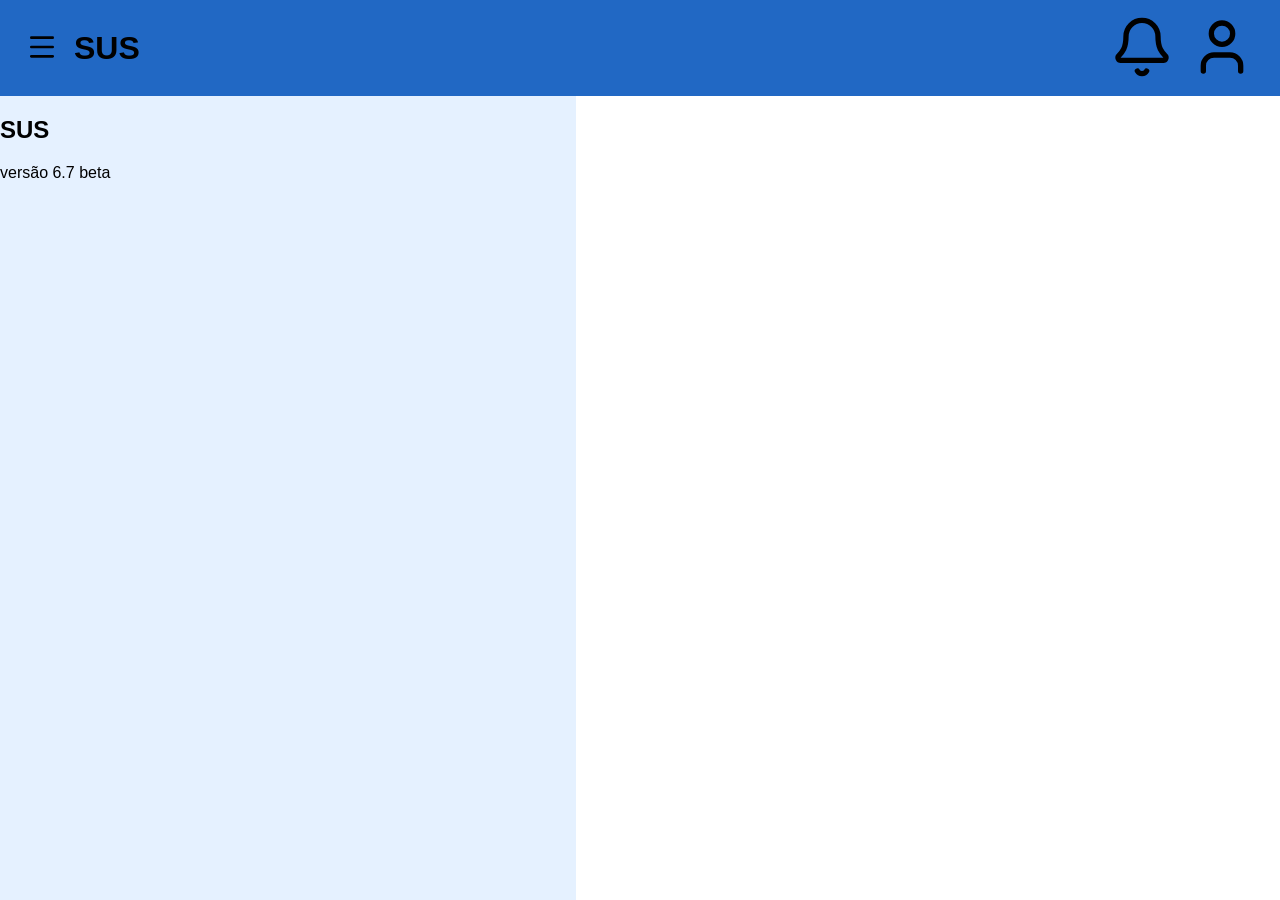
==== index.html @ 30e0df6d "criação dos arquivos bases (index,style e script) e criação do codigo básico do index e do style." ====
<!DOCTYPE html>
<html lang="pt-br">
<head>
    <meta charset="UTF-8">
    <meta name="viewport" content="width=device-width, initial-scale=1.0">
    <title>UPAs inteligente</title>
    <link rel="stylesheet" href="style.css">
</head>
<body>
    <header class="cabecalho">
        
        <div class="susPrincipal">
            <button class="menu-desktop">
                <img src="[data-uri]" alt="botão de barra lateral">
            </button>

            <h1>SUS</h1>

        </div>

        <div class="acoes">

            <button>
                <img src="[data-uri]" alt="botão de notificação">
            </button>

            <button>
                <img src="[data-uri]" alt="botão de usuario">
            </button>

        </div>
    </header>

    <aside class="asideBar">
        <h2>SUS</h2>
        <p>versão 6.7 beta</p>
    </aside>
</body>
</html>
---- style.css ----
body {
    margin: 0;
    font-family: Arial,Sans-serif;
}

.cabecalho {
    background-color: #2168c4;
    padding: 10px 20px;
    display: flex;
    justify-content: space-between;
    align-items: center;
    height: 6rem;
    box-sizing: border-box;
}

.acoes img {
    object-fit: contain;
    width: 4rem;
    height: 4rem;
}

.menu-desktop img {
    width: 2rem;
    height: 2rem;
    object-fit: contain;
}

.acoes button {
    background: transparent;
    border: none;
    cursor: pointer;
}

.menu-desktop {
    background:transparent;
    border: none;
    display: none;
}

.susPrincipal {
    display: flex;
    align-items: center;
    gap: 10px   ;
}

.susPrincipal h1 {
    margin: 0;
}

@media (min-width: 1024px) {
    .menu-desktop {
        display: block;
        cursor: pointer;
    }
}

.asideBar {
    position: fixed;
    top: 6rem;
    left: 0px;
    width: 45%;
    height: calc(100dvh - 6rem);
    background-color: #e5f1ff;
}
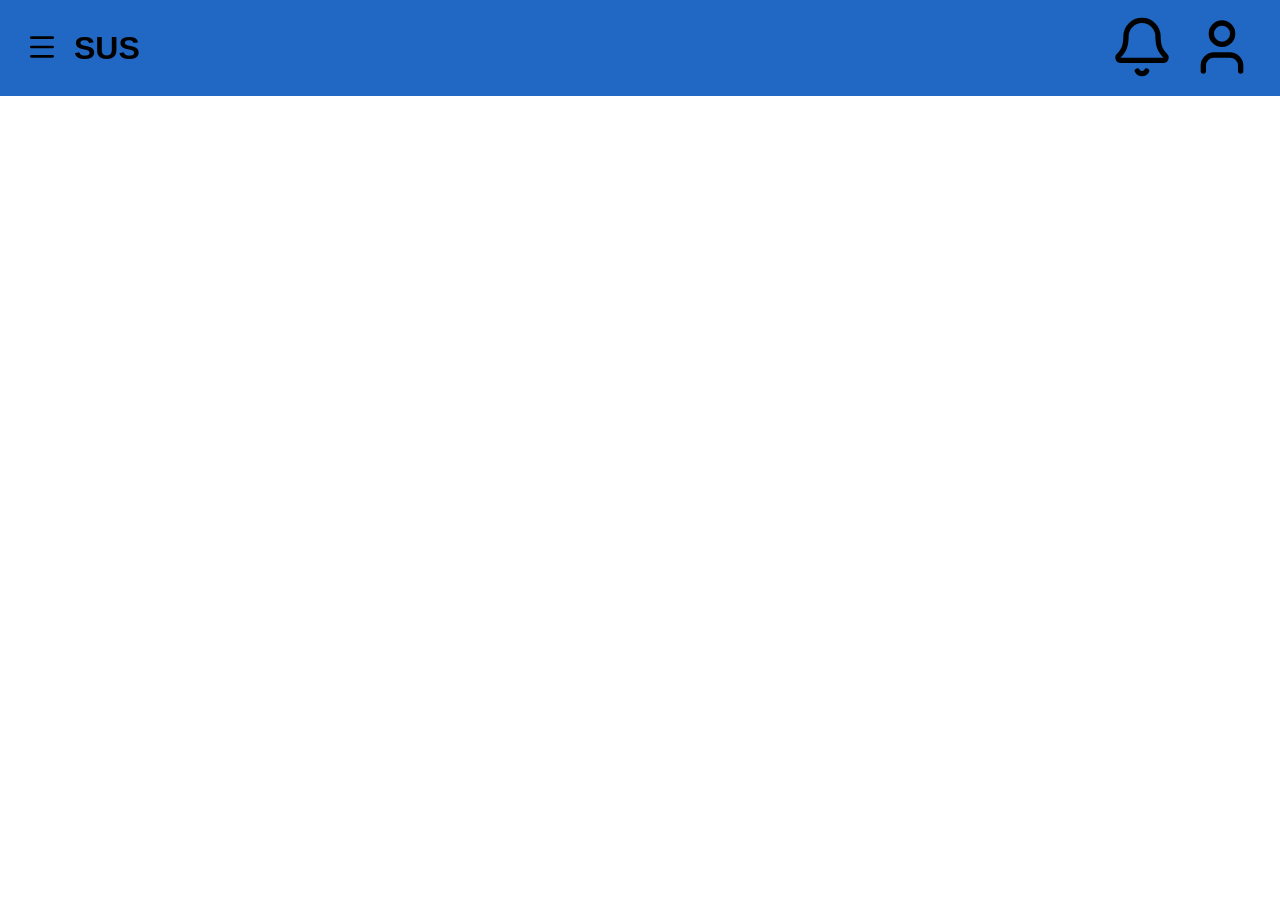
==== commit 31d8336a: "Criação da nova função de barra lateral" ====
--- a/index.html
+++ b/index.html
@@ -35,5 +35,7 @@
         <h2>SUS</h2>
         <p>versão 6.7 beta</p>
     </aside>
+
+    <script src="script.js"></script>
 </body>
 </html>
--- a/style.css
+++ b/style.css
@@ -61,4 +61,10 @@
     width: 45%;
     height: calc(100dvh - 6rem);
     background-color: #e5f1ff;
+    transform: translateX(-100%);
+    transition: transform 0.3s ease;
+}
+
+.asideBar.aberta {
+    transform: translateX(0%);
 }
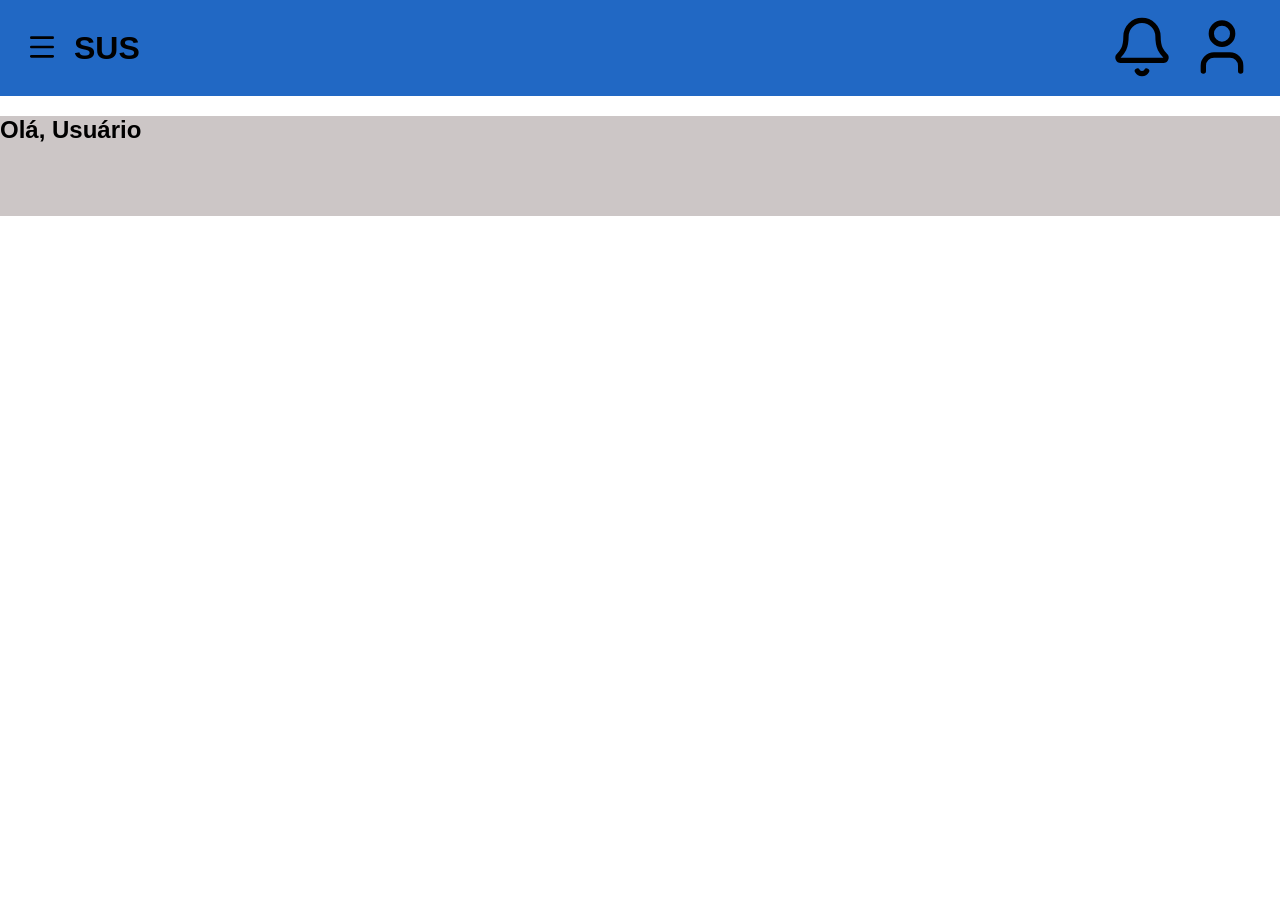
==== commit 3f52c662: "Adição de transições e mudanças pequenas no css" ====
--- a/index.html
+++ b/index.html
@@ -36,6 +36,10 @@
         <p>versão 6.7 beta</p>
     </aside>
 
+    <div class="saudacoes">
+        <h2>Olá, Usuário</h2>
+    </div>
+
     <script src="script.js"></script>
 </body>
 </html>
--- a/style.css
+++ b/style.css
@@ -65,6 +65,20 @@
     transition: transform 0.3s ease;
 }
 
+.asideBar h2 {
+    margin: 5px;
+}
+
+.asideBar p {
+    margin: 5px
+}
+
 .asideBar.aberta {
     transform: translateX(0%);
+}
+
+.saudacoes {
+    background-color: #CCC6C6;
+    top: 7rem;
+    height: 100px;
 }
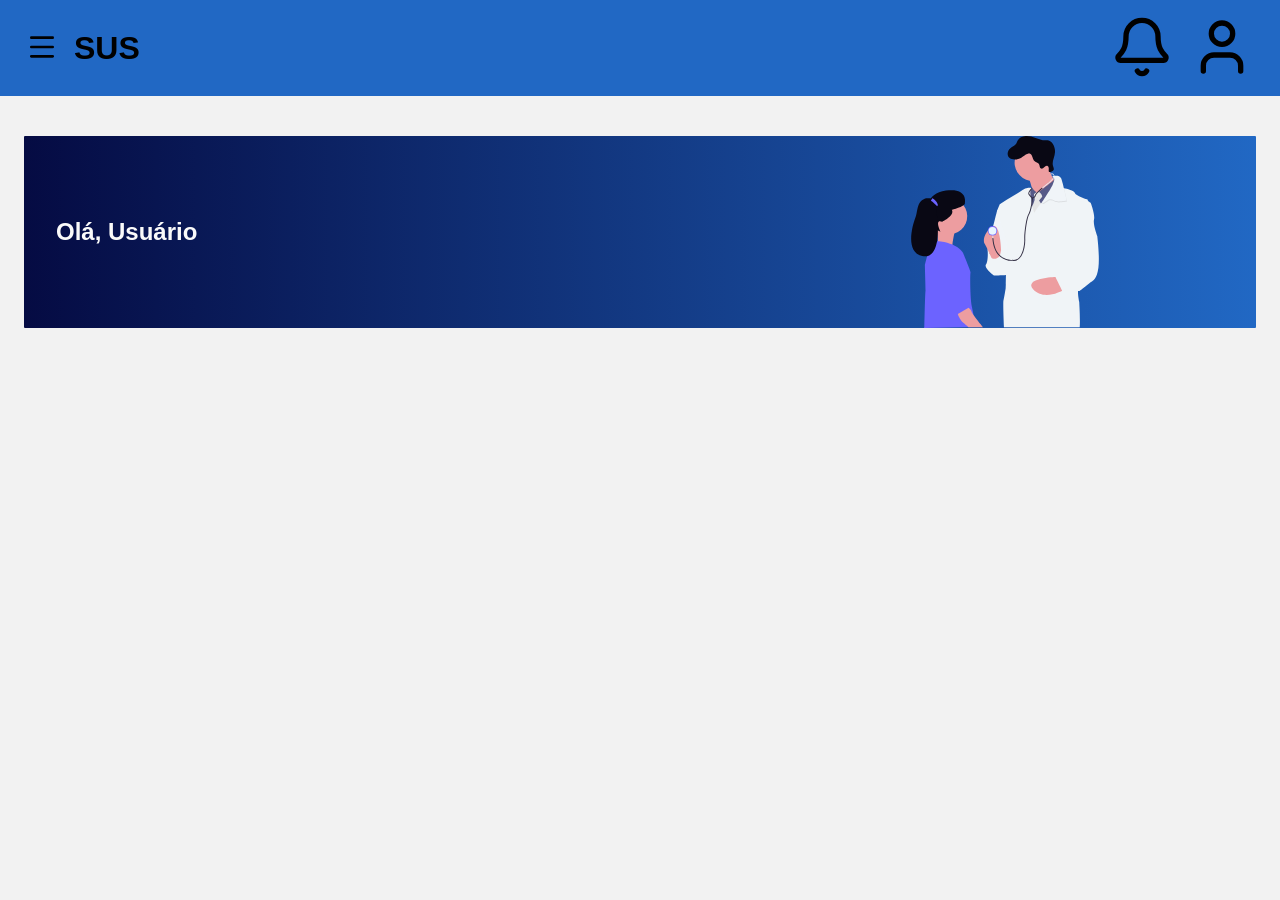
==== commit 4940c2ca: "melhoria no css" ====
--- a/index.html
+++ b/index.html
@@ -35,10 +35,13 @@
         <h2>SUS</h2>
         <p>versão 6.7 beta</p>
     </aside>
+    <main>
 
-    <div class="saudacoes">
-        <h2>Olá, Usuário</h2>
-    </div>
+        <div class="saudacoes">
+            <h2>Olá, <strong>Usuário</strong></h2>
+        </div>
+
+    </main>
 
     <script src="script.js"></script>
 </body>
--- a/style.css
+++ b/style.css
@@ -1,6 +1,7 @@
 body {
     margin: 0;
     font-family: Arial,Sans-serif;
+    background-color: #F2F2F2;
 }
 
 .cabecalho {
@@ -54,6 +55,19 @@
     }
 }
 
+@media (max-width: 767px) {
+    .saudacoes {
+        background-size: auto 65%, cover;
+        background-position: right bottom, center;
+        padding-left: 1rem;
+        margin: 1m;
+    }
+
+    .saudacoes h2 {
+        font-size: 1.2rem;
+    }
+}
+
 .asideBar {
     position: fixed;
     top: 6rem;
@@ -63,6 +77,7 @@
     background-color: #e5f1ff;
     transform: translateX(-100%);
     transition: transform 0.3s ease;
+    z-index: 10;
 }
 
 .asideBar h2 {
@@ -78,7 +93,25 @@
 }
 
 .saudacoes {
-    background-color: #CCC6C6;
-    top: 7rem;
+    background-color: #000B4A;
+    color: #FAFAFA;
     height: 100px;
+    position: relative;
+    overflow: hidden;
+    top: 1rem;
+    display: flex;
+    align-items: center;
+    justify-content: flex-start;
+    background-image: url("assets/pessoas.svg"),linear-gradient(to right, #050b43, #2168c4);
+    background-size: contain, cover;
+    background-position: 85% center, center;
+    background-repeat: no-repeat;
+    border-radius: 1px;
+    margin: 1.5rem;
+    min-height: 12rem;
+}
+
+.saudacoes h2 {
+    margin: 0;
+    padding-left: 2rem;
 }
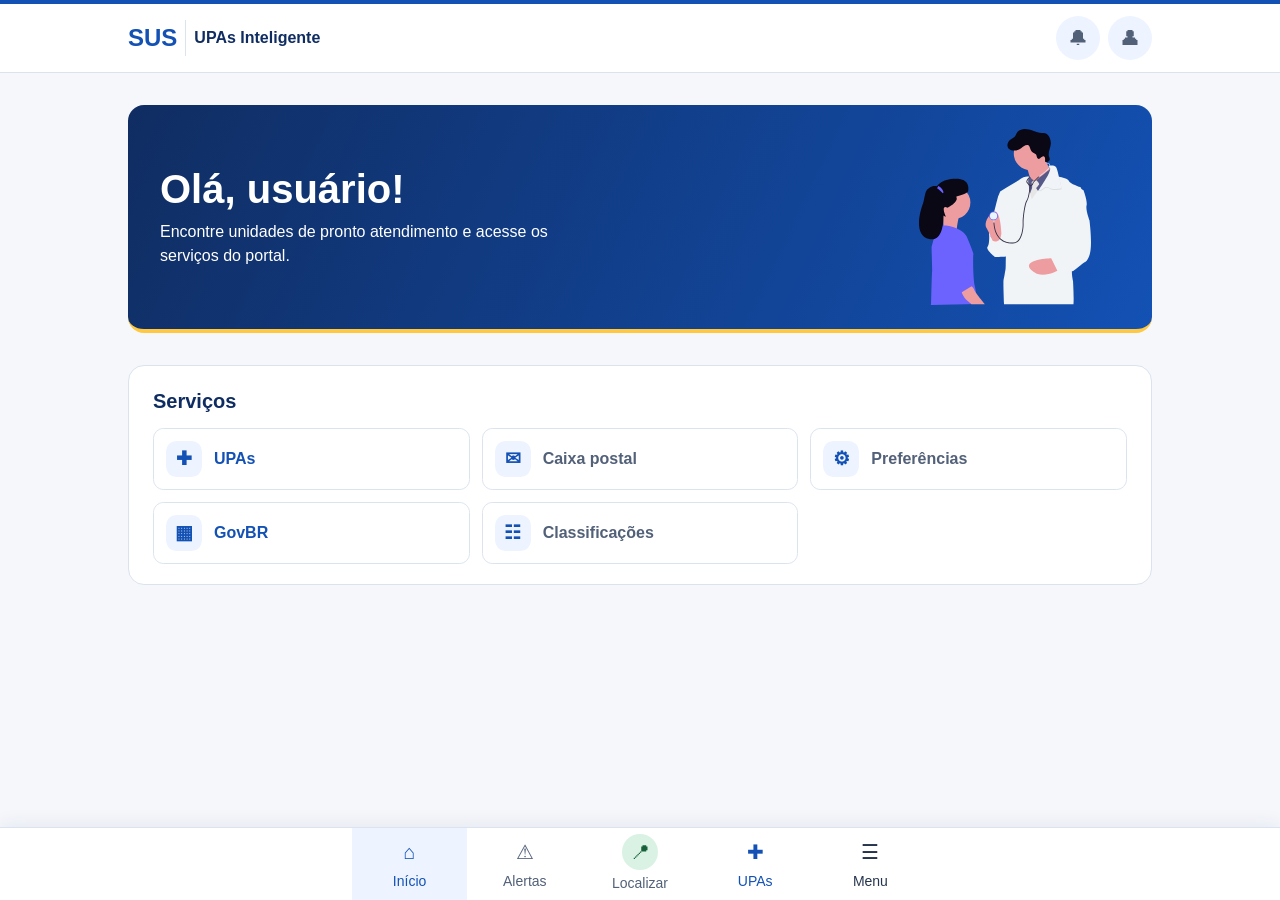
==== commit af986ee6: "Reformulação no css da página principal e adição de funções básicas, se necessário, olhar a document" ====
--- a/index.html
+++ b/index.html
@@ -1,48 +1,106 @@
-<!DOCTYPE html>
-<html lang="pt-br">
+﻿<!DOCTYPE html>
+<html lang="pt-BR">
 <head>
     <meta charset="UTF-8">
     <meta name="viewport" content="width=device-width, initial-scale=1.0">
-    <title>UPAs inteligente</title>
+    <title>UPAs Inteligente</title>
     <link rel="stylesheet" href="style.css">
+    <script src="script.js" defer></script>
 </head>
-<body>
+<body id="inicio">
     <header class="cabecalho">
-        
-        <div class="susPrincipal">
-            <button class="menu-desktop">
-                <img src="[data-uri]" alt="botão de barra lateral">
-            </button>
+        <div class="limite linha">
+            <a class="marca" href="#inicio">
+                <span class="marca-sus">SUS</span>
+                <span>UPAs Inteligente</span>
+            </a>
 
-            <h1>SUS</h1>
-
-        </div>
-
-        <div class="acoes">
-
-            <button>
-                <img src="[data-uri]" alt="botão de notificação">
-            </button>
-
-            <button>
-                <img src="[data-uri]" alt="botão de usuario">
-            </button>
-
+            <div class="acoes">
+                <button class="botao-icone" type="button" aria-label="Notificações" disabled>
+                    <span aria-hidden="true">🔔︎</span>
+                </button>
+                <button class="botao-icone" type="button" aria-label="Perfil" disabled>
+                    <span aria-hidden="true">👤︎</span>
+                </button>
+            </div>
         </div>
     </header>
 
-    <aside class="asideBar">
-        <h2>SUS</h2>
-        <p>versão 6.7 beta</p>
-    </aside>
-    <main>
+    <main class="limite">
+        <section class="saudacao" aria-labelledby="titulo">
+            <div>
+                <h1 id="titulo">Olá, usuário!</h1>
+                <p>Encontre unidades de pronto atendimento e acesse os serviços do portal.</p>
+            </div>
+            <img src="assets/pessoas.svg" alt="">
+        </section>
 
-        <div class="saudacoes">
-            <h2>Olá, <strong>Usuário</strong></h2>
-        </div>
-
+        <section class="servicos" aria-labelledby="titulo-servicos">
+            <h2 id="titulo-servicos">Serviços</h2>
+            
+            <ul class="lista">
+                <li>
+                    <a class="servico" href="sa-upas-nicolas/listagem-upas/listagem.html">
+                        <span class="icone" aria-hidden="true">✚</span> UPAs
+                    </a>
+                </li>
+                <li>
+                    <button class="servico" type="button" disabled>
+                        <span class="icone" aria-hidden="true">✉</span> Caixa postal
+                    </button>
+                </li>
+                <li>
+                    <button class="servico" type="button" disabled>
+                        <span class="icone" aria-hidden="true">⚙︎</span> Preferências
+                    </button>
+                </li>
+                <li>
+                    <a class="servico" href="https://www.gov.br/pt-br">
+                        <span class="icone" aria-hidden="true">▦</span> GovBR
+                    </a>
+                </li>
+                <li>
+                    <button class="servico" type="button" disabled>
+                        <span class="icone" aria-hidden="true">☷</span> Classificações
+                    </button>
+                </li>
+            </ul>
+        </section>
     </main>
 
-    <script src="script.js"></script>
+    <nav class="navegacao" aria-label="Navegação principal">
+        <div class="limite atalhos">
+            <a href="#inicio" aria-current="page">
+                <span class="simbolo" aria-hidden="true">⌂</span> Início
+            </a>
+            <button type="button" disabled>
+                <span class="simbolo" aria-hidden="true">⚠︎</span> Alertas
+            </button>
+            <button class="localizacao" type="button" disabled>
+                <span class="simbolo" aria-hidden="true">📍︎</span> Localizar
+            </button>
+            <a href="sa-upas-nicolas/listagem-upas/listagem.html">
+                <span class="simbolo" aria-hidden="true">✚</span> UPAs
+            </a>
+            <button id="abrir-menu" type="button" aria-haspopup="dialog" aria-controls="menu">
+                <span class="simbolo" aria-hidden="true">☰</span> Menu
+            </button>
+        </div>
+    </nav>
+
+    <dialog id="menu" class="menu" aria-labelledby="titulo-menu">
+        <div class="linha">
+            <h2 id="titulo-menu">SUS</h2>
+            <form method="dialog">
+                <button class="botao-icone" aria-label="Fechar menu" autofocus>×</button>
+            </form>
+        </div>
+        <p>Versão 6.7.6.7 beta</p>
+        <ul class="lista">
+            <li><button class="servico" type="button" disabled>Termos de uso e aviso de privacidade</button></li>
+            <li><button class="servico" type="button" disabled>Sair do aplicativo</button></li>
+            <li><button class="servico" type="button" disabled>Deslogar e sair</button></li>
+        </ul>
+    </dialog>
 </body>
-</html>+</html>
--- a/style.css
+++ b/style.css
@@ -1,117 +1,293 @@
+﻿:root {
+    --azul: #1351b4;
+    --azul-escuro: #102d62;
+    --azul-claro: #edf4ff;
+    --fundo: #f5f7fb;
+    --borda: #dbe3ee;
+    --texto: #26354d;
+}
+
+* {
+    box-sizing: border-box;
+}
+
 body {
     margin: 0;
-    font-family: Arial,Sans-serif;
-    background-color: #F2F2F2;
+    background: var(--fundo);
+    color: var(--texto);
+    font-family: Arial, sans-serif;
+    line-height: 1.5;
+    padding-bottom: calc(6rem + env(safe-area-inset-bottom));
+}
+
+h1, h2, p {
+    margin: 0;
+}
+
+a {
+    color: var(--azul);
+    text-decoration: none;
+}
+
+button {
+    color: inherit;
+    font: inherit;
+    cursor: pointer;
+}
+
+button:disabled {
+    color: #526078;
+    cursor: default;
+}
+
+:focus-visible {
+    outline: 3px solid #a66300;
+    outline-offset: 2px;
+}
+
+.limite {
+    width: min(calc(100% - 2rem), 64rem);
+    margin-inline: auto;
+}
+
+.linha {
+    display: flex;
+    align-items: center;
+    justify-content: space-between;
+    gap: .75rem;
 }
 
 .cabecalho {
-    background-color: #2168c4;
-    padding: 10px 20px;
+    background: white;
+    border-top: 4px solid var(--azul);
+    border-bottom: 1px solid var(--borda);
+}
+
+.cabecalho .linha {
+    min-height: 4.25rem;
+}
+
+.marca, .acoes {
     display: flex;
-    justify-content: space-between;
-    align-items: center;
-    height: 6rem;
-    box-sizing: border-box;
-}
-
-.acoes img {
+    align-items: center;
+    gap: .5rem;
+}
+
+.marca {
+    color: var(--azul-escuro);
+    font-weight: bold;
+}
+
+.marca-sus {
+    color: var(--azul);
+    font-size: 1.5rem;
+    border-right: 1px solid var(--borda);
+    padding-right: .5rem;
+}
+
+.botao-icone {
+    width: 2.75rem;
+    height: 2.75rem;
+    background: var(--azul-claro);
+    border: 0;
+    border-radius: 50%;
+    font-size: 1.25rem;
+    color: var(--azul);
+}
+
+/* Banner e lista de serviços */
+.saudacao {
+    display: grid;
+    grid-template-columns: minmax(0, 1fr) 24%;
+    align-items: center;
+    gap: .5rem;
+    margin-block: 1.25rem;
+    min-height: 9.5rem;
+    padding: 1.25rem;
+    border-radius: 1rem;
+    border-bottom: 4px solid #ffc83f;
+    background: linear-gradient(115deg, #102d62, #1351b4);
+    color: white;
+}
+
+.saudacao h1 {
+    font-size: clamp(1.5rem, 5vw, 2.5rem);
+    line-height: 1.15;
+}
+
+.saudacao p {
+    margin-top: .5rem;
+    max-width: 30ch;
+}
+
+.saudacao img {
+    width: 100%;
+    max-height: 11rem;
     object-fit: contain;
-    width: 4rem;
-    height: 4rem;
-}
-
-.menu-desktop img {
-    width: 2rem;
+}
+
+.servicos {
+    background: white;
+    border: 1px solid var(--borda);
+    border-radius: 1rem;
+    padding: .75rem 1rem;
+}
+
+h2 {
+    color: var(--azul-escuro);
+    font-size: 1.25rem;
+}
+
+.lista {
+    list-style: none;
+    margin: .5rem 0 0;
+    padding: 0;
+}
+
+.lista li + li {
+    border-top: 1px solid var(--borda);
+}
+
+.servico {
+    display: flex;
+    align-items: center;
+    gap: .75rem;
+    width: 100%;
+    min-height: 3.25rem;
+    padding: .45rem .25rem;
+    border: 0;
+    background: white;
+    text-align: left;
+    font-weight: bold;
+}
+
+.icone {
+    display: grid;
+    place-items: center;
+    flex: 0 0 2.25rem;
+    height: 2.25rem;
+    border-radius: .65rem;
+    background: var(--azul-claro);
+    color: var(--azul);
+    font-size: 1.2rem;
+}
+
+a.servico:hover, button.botao-icone:enabled:hover {
+    background: var(--azul-claro);
+}
+
+/* Navegação inferior */
+.navegacao {
+    position: fixed;
+    inset: auto 0 0;
+    padding-bottom: env(safe-area-inset-bottom);
+    background: white;
+    border-top: 1px solid var(--borda);
+    box-shadow: 0 -4px 16px #102d6210;
+}
+
+.atalhos {
+    width: min(100%, 36rem);
+    display: grid;
+    grid-template-columns: repeat(5, 1fr);
+}
+
+.atalhos a, .atalhos button {
+    display: grid;
+    justify-items: center;
+    align-content: center;
+    gap: .15rem;
+    min-height: 4.5rem;
+    padding: .25rem 0;
+    border: 0;
+    background: white;
+    font-size: .875rem;
+}
+
+.atalhos [aria-current], .atalhos a:hover, .atalhos button:enabled:hover {
+    background: var(--azul-claro);
+    color: var(--azul);
+}
+
+.simbolo {
+    display: grid;
+    place-items: center;
     height: 2rem;
-    object-fit: contain;
-}
-
-.acoes button {
-    background: transparent;
-    border: none;
-    cursor: pointer;
-}
-
-.menu-desktop {
-    background:transparent;
-    border: none;
-    display: none;
-}
-
-.susPrincipal {
-    display: flex;
-    align-items: center;
-    gap: 10px   ;
-}
-
-.susPrincipal h1 {
+    font-size: 1.25rem;
+    line-height: 1;
+}
+
+.localizacao .simbolo {
+    width: 2.25rem;
+    height: 2.25rem;
+    border-radius: 50%;
+    background: #d9f2e3;
+    color: #17613a;
+}
+
+/* O diálogo nativo escurece o fundo e mantém o foco dentro do menu. */
+.menu {
+    position: fixed;
+    inset: 0 auto 0 0;
+    width: min(85%, 22rem);
+    max-height: none;
+    height: 100%;
     margin: 0;
-}
-
-@media (min-width: 1024px) {
-    .menu-desktop {
-        display: block;
-        cursor: pointer;
-    }
-}
-
-@media (max-width: 767px) {
-    .saudacoes {
-        background-size: auto 65%, cover;
-        background-position: right bottom, center;
-        padding-left: 1rem;
-        margin: 1m;
-    }
-
-    .saudacoes h2 {
-        font-size: 1.2rem;
-    }
-}
-
-.asideBar {
-    position: fixed;
-    top: 6rem;
-    left: 0px;
-    width: 45%;
-    height: calc(100dvh - 6rem);
-    background-color: #e5f1ff;
-    transform: translateX(-100%);
-    transition: transform 0.3s ease;
-    z-index: 10;
-}
-
-.asideBar h2 {
-    margin: 5px;
-}
-
-.asideBar p {
-    margin: 5px
-}
-
-.asideBar.aberta {
-    transform: translateX(0%);
-}
-
-.saudacoes {
-    background-color: #000B4A;
-    color: #FAFAFA;
-    height: 100px;
-    position: relative;
-    overflow: hidden;
-    top: 1rem;
-    display: flex;
-    align-items: center;
-    justify-content: flex-start;
-    background-image: url("assets/pessoas.svg"),linear-gradient(to right, #050b43, #2168c4);
-    background-size: contain, cover;
-    background-position: 85% center, center;
-    background-repeat: no-repeat;
-    border-radius: 1px;
-    margin: 1.5rem;
-    min-height: 12rem;
-}
-
-.saudacoes h2 {
-    margin: 0;
-    padding-left: 2rem;
-}+    padding: 1.25rem;
+    border: 0;
+    border-radius: 0 1rem 1rem 0;
+    color: var(--texto);
+}
+
+.menu::backdrop {
+    background: #10243a88;
+}
+
+.menu h2 {
+    color: var(--azul);
+    font-size: 1.75rem;
+}
+
+.menu p {
+    margin-block: .5rem 1rem;
+    color: #526078;
+}
+
+.menu .lista {
+    border-top: 1px solid var(--borda);
+}
+
+/* Em telas maiores, os serviços ficam lado a lado. */
+@media (min-width: 48rem) {
+    .saudacao {
+        min-height: 13rem;
+        margin-block: 2rem;
+        padding: 1.5rem 2rem;
+    }
+
+    .saudacao p {
+        max-width: 44ch;
+    }
+
+    .servicos {
+        padding: 1.25rem 1.5rem;
+    }
+
+    .servicos .lista {
+        display: grid;
+        grid-template-columns: repeat(3, 1fr);
+        gap: .75rem;
+        margin-top: .75rem;
+    }
+
+    .servicos .lista li {
+        border: 1px solid var(--borda);
+        border-radius: .65rem;
+    }
+
+    .servicos .servico {
+        min-height: 3.75rem;
+        padding: .5rem .75rem;
+        border-radius: .65rem;
+    }
+}
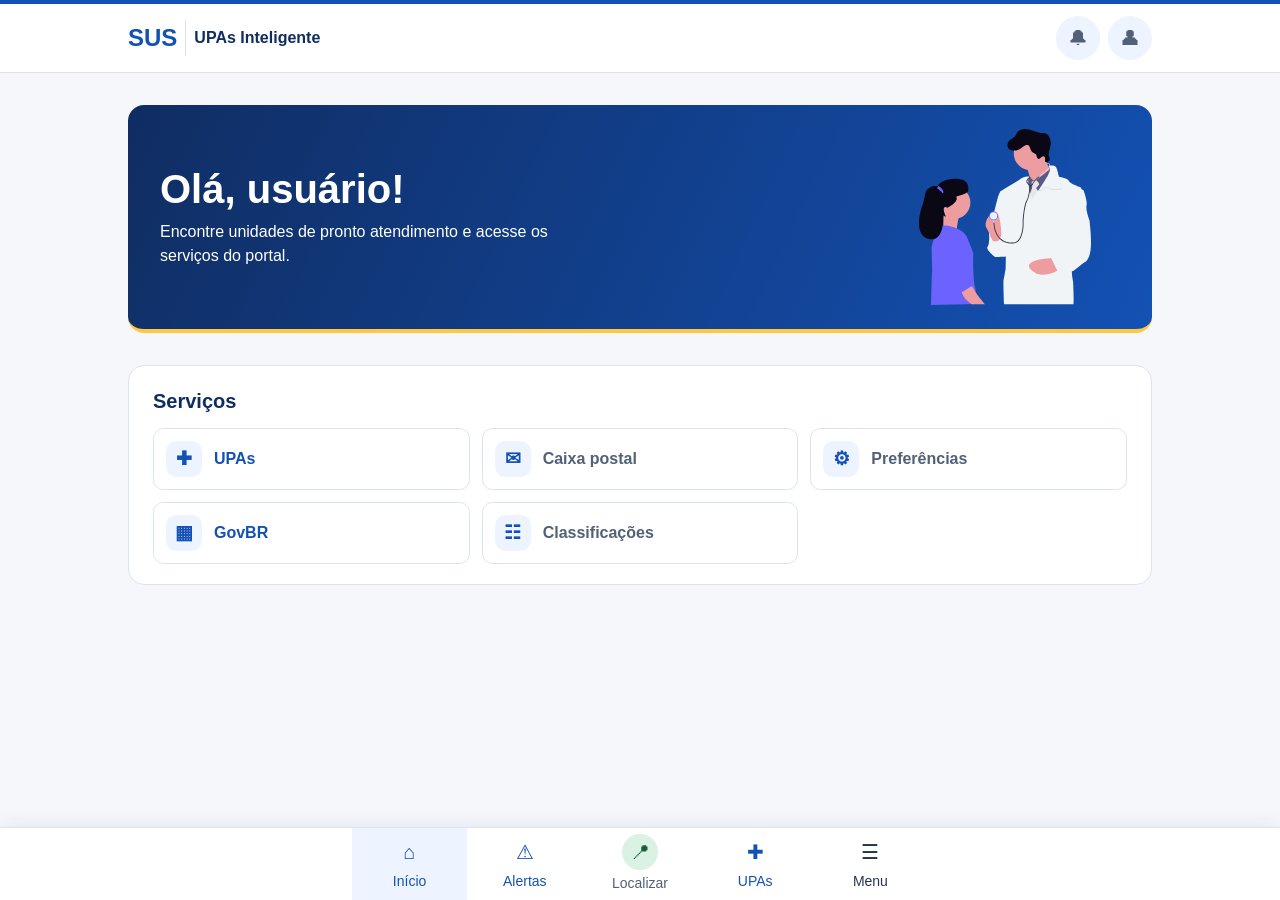
==== commit 8abd265f: "Adicionando triagem no projeto" ====
--- a/index.html
+++ b/index.html
@@ -47,7 +47,7 @@
                 <li>
                     <button class="servico" type="button" disabled>
                         <span class="icone" aria-hidden="true">✉</span> Caixa postal
-                    </button>
+                    </button>   
                 </li>
                 <li>
                     <button class="servico" type="button" disabled>
@@ -73,9 +73,10 @@
             <a href="#inicio" aria-current="page">
                 <span class="simbolo" aria-hidden="true">⌂</span> Início
             </a>
-            <button type="button" disabled>
-                <span class="simbolo" aria-hidden="true">⚠︎</span> Alertas
-            </button>
+            <a href="sa-upas-nicolas/listagem-upas/triagem-alertas/triagem.html">
+                <span class="simbolo" aria-hidden="true">⚠︎</span>
+                Alertas
+            </a>
             <button class="localizacao" type="button" disabled>
                 <span class="simbolo" aria-hidden="true">📍︎</span> Localizar
             </button>
--- a/style.css
+++ b/style.css
@@ -95,7 +95,6 @@
     color: var(--azul);
 }
 
-/* Banner e lista de serviços */
 .saudacao {
     display: grid;
     grid-template-columns: minmax(0, 1fr) 24%;
@@ -176,7 +175,6 @@
     background: var(--azul-claro);
 }
 
-/* Navegação inferior */
 .navegacao {
     position: fixed;
     inset: auto 0 0;
@@ -225,7 +223,6 @@
     color: #17613a;
 }
 
-/* O diálogo nativo escurece o fundo e mantém o foco dentro do menu. */
 .menu {
     position: fixed;
     inset: 0 auto 0 0;
@@ -257,7 +254,80 @@
     border-top: 1px solid var(--borda);
 }
 
-/* Em telas maiores, os serviços ficam lado a lado. */
+/* Fim do css do index */
+
+/*Começo do css do login */
+
+.login {
+    min-height: 100vh;
+    min-height: 100dvh;
+    background-color: var(--azul-escuro);
+    background-image:
+        radial-gradient(ellipse at 16% 22%, rgba(80, 214, 235, .24), transparent 48%),
+        linear-gradient(150deg, rgba(19, 81, 180, .32), rgba(10, 31, 67, .92) 88%),
+        url("assets/upa-timoteo-login.jpg");
+    background-size: 100% 100%, 100% 100%, cover;
+    background-position: center, center, 65% 65%;
+    background-repeat: no-repeat;
+}
+
+.login .bannerSantaCatarina {
+    width: min(calc(100% - 2rem), 48rem);
+    margin: clamp(1.25rem, 4vw, 2.5rem) auto 0;
+    display: grid;
+    grid-template-columns: minmax(0, 1fr) clamp(4.5rem, 23vw, 12rem);
+    align-items: center;
+    gap: clamp(.75rem, 3vw, 2rem);
+    padding: clamp(1rem, 4vw, 2rem);
+    border: 1px solid rgba(199, 255, 233, .38);
+    border-radius: 1.25rem;
+    background: linear-gradient(115deg, rgba(138, 24, 24, 0.548), rgba(25, 156, 80, 0.548));
+    box-shadow: 0 1rem 2rem rgba(6, 26, 46, .28);
+    color: white;
+}
+
+.login .bannerSantaCatarina p {
+    max-width: 26ch;    
+    font-size: clamp(1.125rem, 3.5vw, 2rem);
+    font-weight: 700;
+    line-height: 1.2;
+    text-wrap: balance;
+}
+
+.login .bannerSantaCatarina img {
+    display: block;
+    width: 100%;
+    height: auto;
+}
+
+.login .botãoLoginGov {
+    display: grid;
+    place-items: center;
+    width: min(calc(100% - 2rem), 15rem);
+    min-height: 3.25rem;
+    margin: clamp(1rem, 3vw, 1.5rem) auto 0;
+    margin-top: 10rem;
+    padding: .75rem 1.5rem;
+    border: 1px solid #ffffff75;
+    border-radius: 2rem;
+    background: linear-gradient(135deg, var(--azul), var(--azul-escuro));
+    box-shadow: 0 .5rem 1.25rem #102d6266;
+    color: white;
+    font-weight: bold;
+    text-align: center;
+}
+
+.login .botãoLoginGov:hover {
+    border-color: white;
+    background: var(--azul);
+}
+
+.login .botãoLoginGov:focus-visible {
+    outline-color: #ffc83f;
+}
+
+/* Começo da parte calculada do index. */
+
 @media (min-width: 48rem) {
     .saudacao {
         min-height: 13rem;
